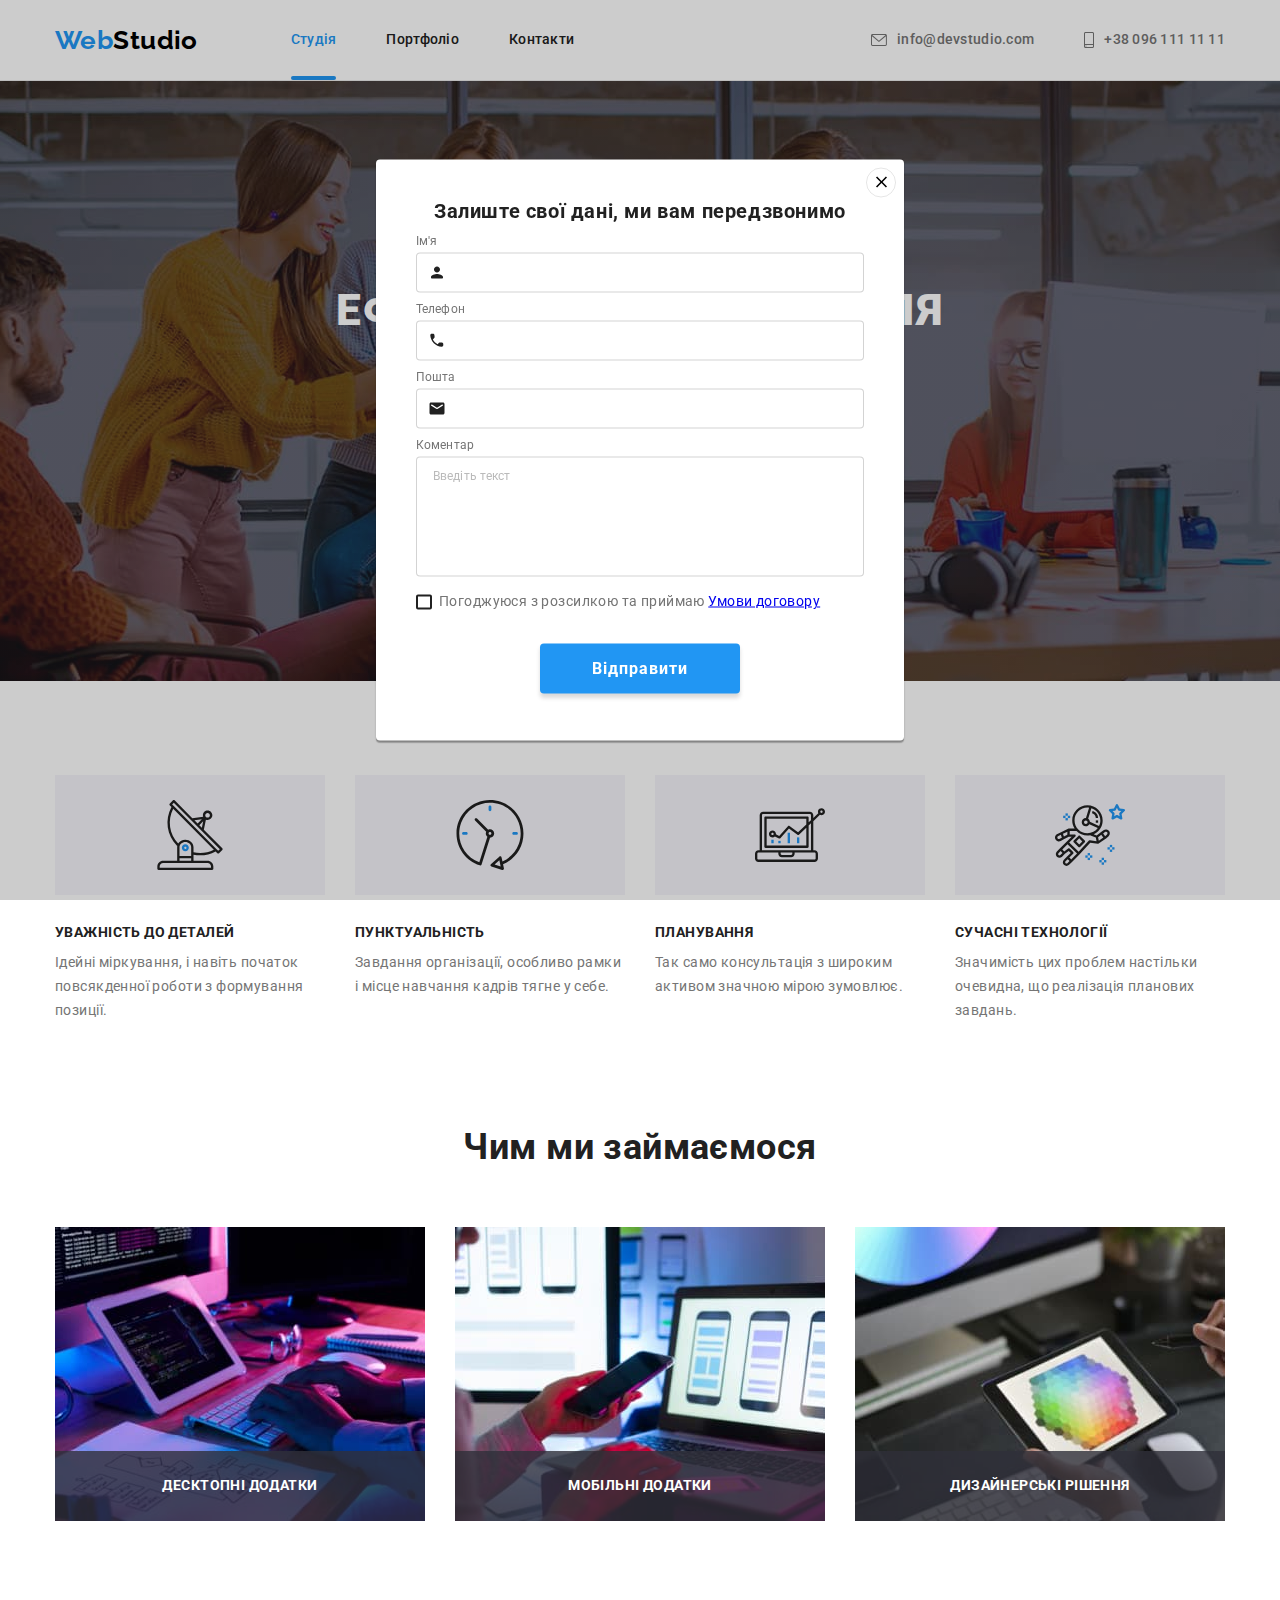
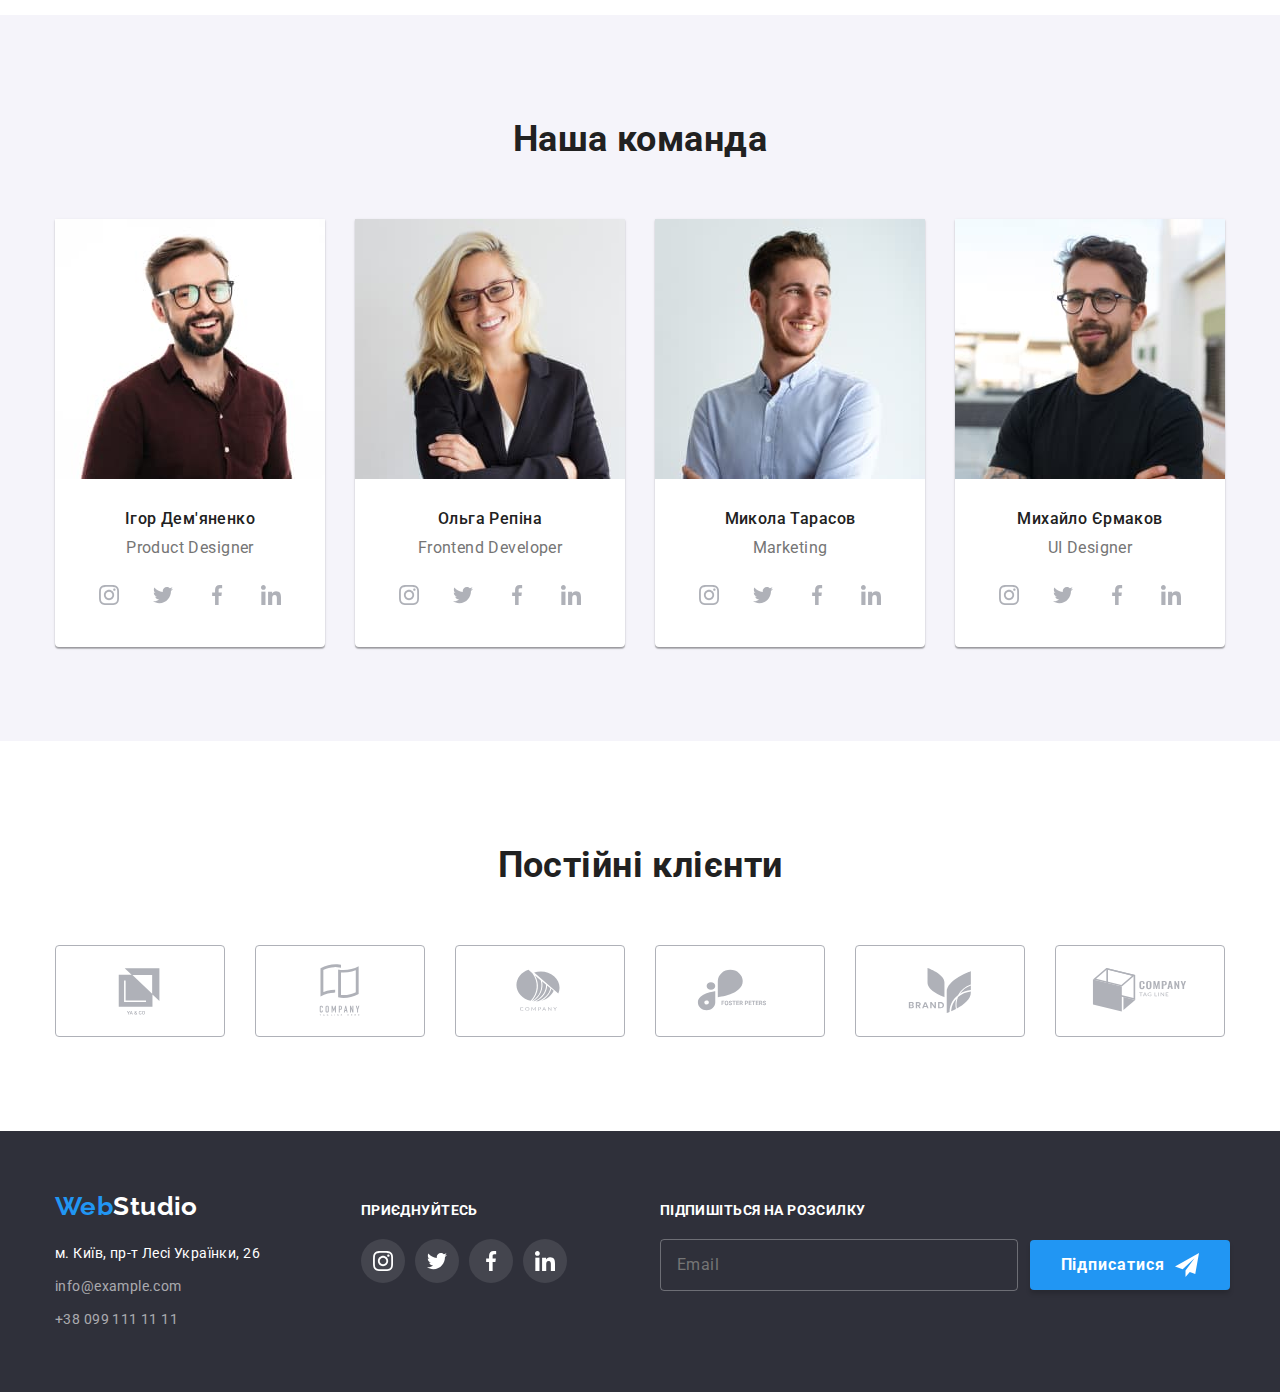
==== index.html @ 98f1f4be "Додає файли дз №6" ====
<!DOCTYPE html>
<html lang="uk">
<head>
    <meta charset="UTF-8">
    <meta http-equiv="X-UA-Compatible" content="IE=edge">
    <meta name="viewport" content="width=device-width, initial-scale=1.0">
    <title>Webstudio</title>
    <link rel="preconnect" href="https://fonts.googleapis.com">
    <link rel="preconnect" href="https://fonts.gstatic.com" crossorigin>
    <link href="https://fonts.googleapis.com/css2?family=Raleway:wght@700&family=Roboto:wght@400;500;700;900&display=swap"
        rel="stylesheet">
    <link rel="stylesheet" href="https://cdnjs.cloudflare.com/ajax/libs/modern-normalize/1.1.0/modern-normalize.min.css">    
    <link rel="stylesheet" href="./css/styles.css">

    
</head>
<body>
    <!--HEADER--> 
    <header class="page-header">
        <div class="container page-header-container">
         <nav class="page-nav">
             <a class="logo link" href="./index.html" lang="en">Web<span class="logo-part-header">Studio</span></a>
             <ul class="menu list">
                  <li class="menu-item">
                        <a class="menu-link link current" href="./index.html">Студія</a>
                 </li>
                 <li class="menu-item">
                     <a class="menu-link link" href="./portfolio.html">Портфоліо</a>
                 </li>
                 <li class="menu-item">
                     <a class="menu-link link" href="">Контакти</a>
                 </li>
             </ul>
         </nav>
         <ul class="contact-list list">
               <li class="contact-list-item">
                 <a class="contact-link link" href="mailto:info@devstudio.com">
                    <svg class="contact-link-icon" width="16" height="12">
                        <use href="./images/sprite.svg#icon-envelope"></use>
                    </svg>
                    info@devstudio.com</a>
             </li>
             <li class="contact-list-item">
                 <a class="contact-link link" href="tel:+380961111111">
                    <svg class="contact-link-icon" width="10" height="16">
                        <use href="./images/sprite.svg#icon-smartphone"></use>
                    </svg>
                    +38 096 111 11 11</a>
                </li>
         </ul>
        </div>
    </header>
    
    <!--UNIQUE PAGE CONTENT-->
    <main>
        <!-- HERO -->
        <section class="hero">
            <div class="container">
            <h1 class="main-title">
                Ефективні рішення для вашого бізнесу  
            </h1>
            <button type="button" class="modal-btn" data-modal-open>Замовити послугу</button>
            </div>
        </section>

        <!-- COMPANY QUALITIES -->
        <section class="company-qualities section">
            <div class="container">
            <h2 class="visually-hidden">Основні якості нашої компанії</h2> 
            <ul class="company-qualities-list list">
                <li class="company-qualities-list-item icon-antenna">
                   <h3 class="section-subtitle company-qualities-subtitle">
                       Уважність до деталей 
                   </h3>
                   <p class="section-description">
                    Ідейні міркування, і навіть початок повсякденної роботи з формування позиції.
                   </p>
                </li>
                <li class="company-qualities-list-item icon-clock">
                   <h3 class="section-subtitle company-qualities-subtitle">
                       Пунктуальність
                   </h3> 
                    <p class="section-description">
                     Завдання організації, особливо рамки і місце навчання кадрів тягне у себе.
                    </p>
                </li>
                <li class="company-qualities-list-item icon-diagram"> 
                   <h3 class="section-subtitle company-qualities-subtitle">
                       Планування
                   </h3> 
                    <p class="section-description">
                     Так само консультація з широким активом значною мірою зумовлює.
                   </p>   
                </li>
                <li class="company-qualities-list-item icon-astronaut">
                   <h3 class="section-subtitle company-qualities-subtitle">
                       Сучасні технології
                   </h3> 
                    <p class="section-description">
                    Значимість цих проблем настільки очевидна, що реалізація планових завдань.
                    </p>
                </li>
            </ul>
            </div>
        </section>

        <!-- COMPANY ACTIVITY -->
        <section class="company-activity section">   
            <div class="container">
            <h2 class="section-title">Чим ми займаємося</h2>
            <ul class="company-activity-list list">
                <li class="company-activity-list-item">
                    <div class="thumb">
                        <img src="./images/activity/activity1.jpg" alt="розробка архітектури ПЗ" width="370" height="294">
                        <p class="company-label">десктопні додатки</p>
                    </div>
                </li>
                <li class="company-activity-list-item">
                    <div class="thumb">
                        <img src="./images/activity/activity2.jpg" alt="дизайн мобільных додатків" width="370" height="294">
                        <p class="company-label">мобільні додатки</p>
                    </div>
                </li>
                <li class="company-activity-list-item">
                    <div class="thumb">
                        <img src="./images/activity/activity3.jpg" alt="нанесення кольорової гами" width="370" height="294">
                        <p class="company-label">дизайнерські рішення</p>
                    </div>
                </li>
            </ul> 
            </div>
        </section>

        <!-- EMPLOYEES -->
        <section class="employees section">
            <div class="container">
            <h2 class="section-title">Наша команда</h2>
            <ul class="employees-list list">
                <li class="employees-list-item">
                    <img class="employees-photo" src="./images/team/ihor-demyanenko.jpg" alt="Ігор Дем'яненко" width="270" height="260">
                    <div class="employees-list-item-wrapper">
                    <h3 class="section-subtitle employee-subtitle">
                        Ігор Дем'яненко
                    </h3>
                    <p class="section-description employee-description" lang="en">
                        Product Designer
                    </p>
                    <ul class="social-list list">
                        <li class="social-list-item">
                            <a class="social-list-link" href="">
                                <svg class="social-link-icon" width="20" height=20>
                                    <use href="./images/sprite.svg#icon-instagram"></use>
                                </svg>
                            </a>
                        </li>
                        <li class="social-list-item">
                            <a class="social-list-link" href="">
                                <svg class="social-link-icon" width="20" height=20>
                                    <use href="./images/sprite.svg#icon-twitter"></use>
                                </svg>
                            </a>
                        </li>
                        <li class="social-list-item">
                            <a class="social-list-link" href="">
                                <svg class="social-link-icon" width="20" height=20>
                                    <use href="./images/sprite.svg#icon-facebook"></use>
                                </svg>
                            </a>
                        </li>
                        <li class="social-list-item">
                            <a class="social-list-link" href="">
                                <svg class="social-link-icon" width="20" height=20>
                                    <use href="./images/sprite.svg#icon-linkedin"></use>
                                </svg>
                            </a>
                        </li>
                    </ul>
                    </div>
                </li>
                <li class="employees-list-item">
                    <img class="employees-photo" src="./images/team/olha-repina.jpg" alt="Ольга Репіна" width="270" height="260">
                    <div class="employees-list-item-wrapper">
                    <h3 class="section-subtitle employee-subtitle">
                        Ольга Репіна
                    </h3>
                    <p class="section-description employee-description" lang="en">
                        Frontend Developer
                    </p>
                    <ul class="social-list list">
                        <li class="social-list-item">
                            <a class="social-list-link" href="">
                                <svg class="social-link-icon" width="20" height=20>
                                    <use href="./images/sprite.svg#icon-instagram"></use>
                                </svg>
                            </a>
                        </li>
                        <li class="social-list-item">
                            <a class="social-list-link" href="">
                                <svg class="social-link-icon" width="20" height=20>
                                    <use href="./images/sprite.svg#icon-twitter"></use>
                                </svg>
                            </a>
                        </li>
                        <li class="social-list-item">
                            <a class="social-list-link" href="">
                                <svg class="social-link-icon" width="20" height=20>
                                    <use href="./images/sprite.svg#icon-facebook"></use>
                                </svg>
                            </a>
                        </li>
                        <li class="social-list-item">
                            <a class="social-list-link" href="">
                                <svg class="social-link-icon" width="20" height=20>
                                    <use href="./images/sprite.svg#icon-linkedin"></use>
                                </svg>
                            </a>
                        </li>
                    </ul>
                    </div>
                </li>
                <li class="employees-list-item">
                    <img class="employees-photo" src="./images/team/nikolay-tarasov.jpg" alt="Микола Тарасов" width="270" height="260">
                    <div class="employees-list-item-wrapper">
                    <h3 class="section-subtitle employee-subtitle">
                        Микола Тарасов
                    </h3>
                    <p class="section-description employee-description" lang="en">
                        Marketing
                    </p>
                    <ul class="social-list list">
                        <li class="social-list-item">
                            <a class="social-list-link" href="">
                                <svg class="social-link-icon" width="20" height=20>
                                    <use href="./images/sprite.svg#icon-instagram"></use>
                                </svg>
                            </a>
                        </li>
                        <li class="social-list-item">
                            <a class="social-list-link" href="">
                                <svg class="social-link-icon" width="20" height=20>
                                    <use href="./images/sprite.svg#icon-twitter"></use>
                                </svg>
                            </a>
                        </li>
                        <li class="social-list-item">
                            <a class="social-list-link" href="">
                                <svg class="social-link-icon" width="20" height=20>
                                    <use href="./images/sprite.svg#icon-facebook"></use>
                                </svg>
                            </a>
                        </li>
                        <li class="social-list-item">
                            <a class="social-list-link" href="">
                                <svg class="social-link-icon" width="20" height=20>
                                    <use href="./images/sprite.svg#icon-linkedin"></use>
                                </svg>
                            </a>
                        </li>
                    </ul>
                    </div>
                </li>
                <li class="employees-list-item">
                    <img class="employees-photo" src="./images/team/myhail-yermakov.jpg" alt="Михайло Єрмаков" width="270" height="260">
                    <div class="employees-list-item-wrapper">
                    <h3 class="section-subtitle employee-subtitle">
                        Михайло Єрмаков
                    </h3>
                    <p class="section-description employee-description" lang="en">
                        UI Designer
                    </p>
                    <ul class="social-list list">
                        <li class="social-list-item">
                            <a class="social-list-link" href="">
                                <svg class="social-link-icon" width="20" height=20>
                                    <use href="./images/sprite.svg#icon-instagram"></use>
                                </svg>
                            </a>
                        </li>
                        <li class="social-list-item">
                            <a class="social-list-link" href="">
                                <svg class="social-link-icon" width="20" height=20>
                                    <use href="./images/sprite.svg#icon-twitter"></use>
                                </svg>
                            </a>
                        </li>
                        <li class="social-list-item">
                            <a class="social-list-link" href="">
                                <svg class="social-link-icon" width="20" height=20>
                                    <use href="./images/sprite.svg#icon-facebook"></use>
                                </svg>
                            </a>
                        </li>
                        <li class="social-list-item">
                            <a class="social-list-link" href="">
                                <svg class="social-link-icon" width="20" height=20>
                                    <use href="./images/sprite.svg#icon-linkedin"></use>
                                </svg>
                            </a>
                        </li>
                    </ul>
                    </div>
                </li>
            </ul>
            </div>
        </section>  
        
        <section class="regular-customers section">
            <div class="container">
            <h2 class="section-title">
                Постійні клієнти
            </h2>
            <ul class="regular-customers-list list">
                <li class="regular-customers-list-item">
                    <a class="regular-customers-list-link" href="">
                        <svg class="regular-customers-link-icon" width="106" height="60">
                            <use href="./images/sprite.svg#icon-logo1"></use>
                        </svg>
                    </a>
                </li>
                <li class="regular-customers-list-item">
                    <a class="regular-customers-list-link" href="">
                        <svg class="regular-customers-link-icon" width="106" height="60">
                            <use href="./images/sprite.svg#icon-logo2""></use>
                        </svg>
                    </a>
                </li>
                <li class="regular-customers-list-item">
                    <a class="regular-customers-list-link" href="">
                        <svg class="regular-customers-link-icon" width="106" height="60">
                            <use href="./images/sprite.svg#icon-logo3"></use>
                        </svg>
                    </a>
                </li>
                <li class="regular-customers-list-item">
                    <a class="regular-customers-list-link" href="">
                        <svg class="regular-customers-link-icon" width="106" height="60">
                            <use href="./images/sprite.svg#icon-logo4"></use>
                        </svg>
                    </a>
                </li>
                <li class="regular-customers-list-item">
                    <a class="regular-customers-list-link" href="">
                        <svg class="regular-customers-link-icon" width="106" height="60">
                            <use href="./images/sprite.svg#icon-logo5"></use>
                        </svg>
                    </a>
                </li>
                <li class="regular-customers-list-item">
                    <a class="regular-customers-list-link" href="">
                        <svg class="regular-customers-link-icon" width="106" height="60">
                            <use href="./images/sprite.svg#icon-logo6"></use>
                        </svg>
                    </a>
                </li>
            </ul>
            </div>
        </section>
    </main>

    <!--FOOTER-->
    <footer class="page-footer">
        <div class="container">           
                <div class="contact-container">
                    <a class="logo link logo-footer" href="./index.html" lang="en">Web<span class="logo-part-footer">Studio</span></a>
                    <address class="contact-footer-list">
                        <ul class="address-list list">
                            <li class="address-list-item">
                                <a class="address-link map link" href="https://goo.gl/maps/JqsKjMhWEJc1FXKQ9" target="_blank"
                                rel="noopener noreferrer">м. Київ, пр-т Лесі Українки, 26</a>
                            </li>
                            <li class="address-list-item">
                             <a class="address-link link" href="mailto:info@example.com">info@example.com</a>
                            </li>
                         <li class="address-list-item">
                             <a class="address-link link" href="tel:+380991111111">+38 099 111 11 11</a>
                         </li>
                        </ul>
                    </address>
                </div>
                <div class="social-media-container">
                  <p class="section-subtitle social-media-subtitle"> 
                    приєднуйтесь
                  </p> 
                  <ul class="social-media-list list">
                    <li class="social-media-list-item">
                        <a class="social-media-link" href="">
                            <svg class="social-media-link-icon" width="20" height="20">
                                <use href="./images/sprite.svg#icon-instagram" ></use>
                            </svg>
                        </a>
                    </li>
                    <li class="social-media-list-item">
                        <a class="social-media-link" href="">
                            <svg class="social-media-link-icon" width="20" height="20">
                                <use href="./images/sprite.svg#icon-twitter"></use>
                            </svg>
                        </a>
                    </li>
                    <li class="social-media-list-item">
                        <a class="social-media-link" href="">
                            <svg class="social-media-link-icon" width="20" height="20">
                                <use href="./images/sprite.svg#icon-facebook"></use>
                            </svg>
                        </a>
                    </li>
                    <li class="social-media-list-item"> 
                        <a class="social-media-link" href="">
                            <svg class="social-media-link-icon" width="20" height="20">
                                <use href="./images/sprite.svg#icon-linkedin"></use>
                            </svg>
                        </a>
                    </li>
                  </ul> 
                </div>
                <div class="subscription-container">
                    <p class="social-media-subtitle">підпишіться на розсилку</p>
                    <form class="subscription-form" name="subscription_form" autocomplete="on" novalidate>
                        <label class="subscription-form-field">
                            <input class="subscription-form-input" type="email" name="email" placeholder="Email">
                        </label>
                        <button class="subscription-btn" type="submit">
                            Підписатися
                        </button>
                    </form>
                </div>
        </div>
    </footer>

    <div class="backdrop" data-modal>
        <div class="modal">
            <button type="button" class="modal-close-btn" data-modal-close>
                <svg class="modal-close-btn-icon" width="18" height="18">
                    <use href="./images/sprite.svg#icon-close-modal"></use>
                </svg>
            </button>
            <div>
                <p class="form-title">Залиште свої дані, ми вам передзвонимо</p>
                <form class="contact-form">
                    <label class="contact-form-field">
                        <span class="contact-form-input-desc">Ім'я</span>
                        <span class="contact-form-wrapper">
                        <input 
                        type="text" 
                        class="contact-form-input" 
                        name="user-name"
                        pattern="[a-zA-Zа-яА-Я]+"
                        minlength="2">
                        <svg class="contact-form-input-icon" width="18" height="18">
                            <use href="./images/icons.svg#icon-person-black"></use>
                        </svg>
                        </span>
                    </label>
                    <label class="contact-form-field">
                    <span class="contact-form-input-desc">Телефон</span>
                    <span class="contact-form-wrapper">
                        <input 
                        type="tel" 
                        class="contact-form-input" 
                        name="user-phone"
                        pattern="[0-9]{3}-[0-9]{3}-[0-9]{2}-[0-9]{2}"
                        title="xxx-xxx-xx-xx">
                        <svg class="contact-form-input-icon" width="18" height="18">
                            <use href="./images/icons.svg#icon-phone-black"></use>
                        </svg>
                        </span>
                    </label>
                    <label class="contact-form-field">
                    <span class="contact-form-input-desc">Пошта</span>
                    <span class="contact-form-wrapper">
                        <input 
                        type="email" 
                        class="contact-form-input" 
                        name="user-email">
                        <svg class="contact-form-input-icon" width="18" height="18">
                            <use href="./images/icons.svg#icon-email-black"></use>
                        </svg>
                        </span>
                    </label>
                    <label class="contact-form-field">
                        <span class="contact-form-input-desc">Коментар</span>
                        <textarea 
                        name="user-comment" 
                        class="contact-form-message" 
                        placeholder="Введіть текст" 
                        ></textarea>
                    </label>

                    <input id="user-policy" type="checkbox" name="user_policy" class="contact-form-checkbox visually-hidden">      
                    <label for="user-policy" class="contact-form-checkbox-desc"
                       >Погоджуюся з розсилкою та приймаю&nbsp;<a class="user-policy-link" href="#">Умови договору</a>
                    </label>
                    
                    <button type="submit" class="contact-form-btn">
                    Відправити
                    </button>
                </form>
     </div>

    <script src="./js/modal.js"></script>
</body>
</html>
---- css/styles.css ----
/*========== INDEX.HTML ========== */
:root {
    --accent-color: #2196F3;
    --primary-font: 'Roboto',sans-serif;
    --secondary-font: 'Raleway',sans-serif;
    --primary-text-color: #212121;
    --secondary-text-color: #757575;
    --third-text-color: #fff;
    --logo-header-text-color: #000000;
    --logo-footer-text-color: #ffffff;
    --page-dominated-background-color: #ffffff;
    --page-background-color: #2F303A;
    --page-background-color2: #F5F4FA;
    --hero-background-color:#C4C4C4;
    --studio-button-text-color: #ffffff;
    --studio-button-background-color: #2196F3;
    --studio-state-button-background-color: #188CE8;
    --portfolio-button-text-color: #212121;
    --portfolio-button-background-color: #F5F4FA;
    --portfolio-state-button-background-color: #188CE8;
    --portfolio-state-button-text-color: #ffffff;
    --main-title-text-color: #ffffff;
    --map-text-color: #ffffff;
    --icon-link-color: #AFB1B8;
    --current-portfolio-button-background-color: #2196F3;
    --current-portfolio-button-text-color: #ffffff;
    --address-link-text-color: rgba(255, 255, 255, 0.6);
    --modal-close-btn-color:#000000;
    --transition-dur-and-func: 250ms cubic-bezier(0.4, 0, 0.2, 1);
}

body {
    font-family: var(--primary-font);
    color: var(--primary-text-color);
    background-color: var(--page-dominated-background-color);
    font-size: 14px;
    letter-spacing: 0.03em;
}

h1,
h2,
h3,
h4,
h5,
h6,
p {
    margin: 0;
}

img {
    display: block;
    max-width: 100%;
    height: auto;
}

address {
    font-style: normal;
}

button {
    display: block;
    margin: 0 auto;
    cursor: pointer;
    border: none;
    border-radius: 4px;
}
.section {
    padding-top: 94px;
    padding-bottom: 94px;
}

.container {
    width: 1200px;
    padding: 0 15px;
    margin: 0 auto;
}
.list {
    list-style: none;
    margin: 0;
    padding-left: 0;
}

.link {
    text-decoration: none;

}

/*========== COMPONENTS ========== */
.logo {
    margin-right: 93px;
    font-family: var(--secondary-font);
    font-weight: 700;
    font-size: 26px;
    line-height: 1.19; 
    color: var(--accent-color);

}

.section-title {
    margin-bottom: 50px;

    font-weight: 700;
    font-size: 36px;
    line-height: 1.67;
    color: var(--primary-text-color);
    text-align: center;
}

.section-subtitle {
    margin-bottom: 10px;

    font-size: 14px;
    font-weight: 500;
    line-height: 1.19;  
    color: var(--primary-text-color);
}


.section-description {
    line-height: 1.71;
    color: var(--secondary-text-color);
}

.employee-description {
    font-size: 16px;
    line-height: 1.19;
    margin-bottom: 16px;
}
.visually-hidden {
    position: absolute;
    width: 1px;
    height: 1px;
    margin: -1px;
    border: 0;
    padding: 0;

    white-space: nowrap;
    clip-path: inset(100%);
    clip: rect(0 0 0 0);
    overflow: hidden;
}

.subscription-container {
    margin-left: 93px;
}

.subscription-form {
    display: flex;
    align-items: center;
    gap: 12px;
}

.subscription-btn {
    display: flex;
    align-items: center;
    justify-content: center;
    padding-top: 10px;
    padding-bottom: 10px;
    min-width: 200px;

    font-size: 16px;
    font-weight: 700;
    line-height: 1.87;
    letter-spacing: 0.06em;
    background-color: var(--accent-color);
    color: var(--third-text-color);
    box-shadow: 0px 4px 4px rgba(0, 0, 0, 0.15);
    transition: background-color  var(--transition-dur-and-func);
}

.subscription-btn::after {
    content:"";
    display: block;
    margin-left: 10px;
    width: 24px;
    height: 24px;
    background-image:url("../images/icon-send.svg")
}

.subscription-btn:hover,
.subscription-btn:focus {
    background-color:var(--studio-state-button-background-color);
}

.subscription-form-input {
    padding-top: 15px;
    padding-bottom: 15px;
    padding-left: 16px;
    min-width: 358px;

    font-size: 16px;
    line-height: 1.25;
    letter-spacing: 0.03em;
    color: rgba(255, 255, 255, 0.6);
    background-color:transparent;
    border: 1px solid rgba(255, 255, 255, 0.3);
    border-radius: 4px;
}

/*========== /COMPONENTS ========== */

/*========== HEADER ========== */
.page-header {
    border-bottom: 1px solid #ECECEC;
}

.page-header-container {
    display: flex;
    align-items: center;
}
.page-nav {
    display: flex;
    align-items:center;
}
.menu {
    display:flex;
    align-items: center;
}
.contact-list {
    display: flex;
    margin-left: auto;
}
.menu-item:not(:last-child) {
    margin-right: 50px;
}

.logo-part-header{
    color: var(--logo-header-text-color); 
}  
.menu-link {
    font-weight: 500;
    line-height: 1.14;
    letter-spacing: 0.02em;
    color: var(--primary-text-color);
    transition: color var(--transition-dur-and-func);
}

.menu-link:hover,
.menu-link:focus {
    color: var(--accent-color);
}

.menu .link {
    display: block;
    padding-top: 32px;
    padding-bottom: 32px;
}
.menu .link.current {
    color: var(--accent-color);
}

.current {
    position: relative;
}

.current::after {
    content:"";

    position: absolute;
    left: 0;
    bottom:0;
    display: block;
    width: 100%;
    height: 4px;

    background-color: var(--accent-color);
    border-radius: 2px;
}


.contact-list-item:not(:last-child) {
    margin-right: 50px;
}
.contact-link  {   
    display: flex;
    align-items:center;  
    padding-top: 32px;
    padding-bottom: 32px;

    font-weight: 500;
    line-height: 1.14;
    letter-spacing: 0.02em;
    transition: color var(--transition-dur-and-func);

    color: var(--secondary-text-color);
}
.contact-link:hover,
.contact-link:focus {
    color: var(--accent-color);
}

.contact-link-icon {
    margin-right: 10px;
    fill: currentColor;
}

/*========== /HEADER ========== */

/*========== HERO ========== */

.modal-btn {
    min-width: 200px;
    padding: 10px 32px;

    font-weight: 700;
    font-size: 16px;
    line-height: 1.87;
    letter-spacing: 0.06em;
    color: var(--studio-button-text-color);
    background-color: var(--studio-button-background-color);
    box-shadow: 0px 4px 4px rgba(0, 0, 0, 0.15);
    transition: background-color var(--transition-dur-and-func);
}

.modal-btn:hover,
.modal-btn:focus {
    background-color: var(--studio-state-button-background-color);
}

.hero {
    max-width: 1600px;
    height: 600px;
    padding-top: 200px;
    padding-bottom: 200px;
    margin-right: auto;
    margin-left: auto;

    background-color: var(--hero-background-color);
    background-image: linear-gradient(
        rgba(47, 48, 58, 0.4),
        rgba(47, 48, 58, 0.4)),
     url("../images/hero/hero.jpg");
    background-repeat: no-repeat;
    background-size: cover; 
    background-position:  center; 
    text-align: center;
}
.main-title {
    max-width: 696px;
    margin-left: auto;
    margin-right: auto;
    margin-bottom: 30px;

    font-weight: 900;
    font-size: 44px;
    line-height: 1.36;
    letter-spacing: 0.06em;
    text-transform: uppercase;
    color: var(--main-title-text-color);
    
}
/*========== /HERO ========== */

/*========== COMPANY QUALITIES ========== */
.company-qualities-list {
    display: flex;
    flex-wrap: wrap;
    gap: 30px;
}

.company-qualities-list-item {
    flex-basis: calc((100% - 90px) / 4);
}

.company-qualities-list-item::before {
    content: "";
    display: block;
    margin-bottom: 30px;
    height: 120px;

    background-color: #F5F4FA;
    background-repeat: no-repeat;
    background-position: center;
}

.icon-antenna::before {
    background-image: url('../images/company-qualities/antenna.svg');
}

.icon-clock::before {
    background-image: url('../images/company-qualities/clock.svg')
}

.icon-diagram::before {
    background-image: url('../images/company-qualities/diagram.svg');
}

.icon-astronaut::before {
    background-image: url('../images/company-qualities/astronaut.svg');
}

.company-qualities-subtitle {
    font-weight: 700;
    line-height: 1.14;
    text-transform: uppercase;
}


/*========== /COMPANY QUALITIES ========== */

/*========== COMPANY ACTIVITY ========== */
.company-activity {
    padding-top: 0;
}
.company-activity-list {
    display: flex;
    flex-wrap: wrap;
    gap: 30px;
}

.company-activity-list-item {
    flex-basis: calc((100% - 60px) / 3);
}

.thumb {
    position: relative;
}


.company-label {
    position: absolute;
    bottom: 0;

    display: flex;
    justify-content: center;
    align-items: center;
    width: 100%;
   height: 70px;
    
    font-weight: 700;
    line-height: 1.14;
    text-transform: uppercase;
    background-color: rgba(47, 48, 58, 0.8);
    color: var(--third-text-color);
}

/*========== /COMPANY ACTIVITY ========== */

/*========== EMPLOYEES ========== */
.employees-list {
    display: flex;
    flex-wrap: wrap;
    gap: 30px;
}

.employees-list-item {
    flex-basis: calc((100% - 90px) / 4);

    background-color: var(--page-dominated-background-color);
    box-shadow: 0px 1px 3px rgba(0, 0, 0, 0.12), 0px 1px 1px rgba(0, 0, 0, 0.14), 0px 2px 1px rgba(0, 0, 0, 0.2);
    border-radius: 0px 0px 4px 4px;
    text-align: center;
}
.employees {
    background-color:var(--page-background-color2);
}

.employee-subtitle {
    font-size: 16px;
}
.employees-list-item-wrapper {
    padding-top: 30px;
    padding-bottom: 30px;
}
.social-list {
    display: flex;
    justify-content: center;
    gap: 10px;
}

.social-list-item {
    width: 44px;
    height: 44px;
}
.social-list-link {
    display:flex;
    justify-content: center;
    align-items:center;
    width: 100%;
    height: 100%;
    border-radius: 50%;

    color: var(--icon-link-color);
    transition: background-color var(--transition-dur-and-func), color var(--transition-dur-and-func);
}

.social-list-link:hover,
.social-list-link:focus {
    background-color: var(--accent-color);
    color: var(--page-dominated-background-color);
}
.social-link-icon {
    fill: currentColor;
}


/*========== /EMPLOYEES ========== */

/*========== REGULAR_CUSTOMERS ========== */
.regular-customers-list {
    display: flex;
    justify-content: space-between;
    gap: 30px;
}

.regular-customers-list-item {
    width: 170px;
    height: 92px;
}
.regular-customers-list-link {
    display: flex;
    justify-content: center;
    align-items: center;
    width: 100%;
    height: 100%;
    border: 1px solid #AFB1B8;
    border-radius: 4px;
    transition: color var(--transition-dur-and-func), border var(--transition-dur-and-func); 

    color: var(--icon-link-color);
}

.regular-customers-list-link:hover,
.regular-customers-list-link:focus {
    border: 1px solid var(--accent-color);
    color: var(--accent-color);
}

.regular-customers-link-icon {
    fill: currentColor;
}

/*========== /REGULAR_CUSTOMERS ========== */

/*========== FOOTER ========== */
.page-footer {
    padding-top: 60px;
    padding-bottom: 60px;
    background-color:var(--page-background-color);
}
.address-link {
    font-weight: 400;
    line-height: 1.71;
    color: var(--address-link-text-color);
    transition: color var(--transition-dur-and-func);
}

.address-link:hover,
.address-link:focus {
    color: var(--accent-color);
}
.map {
    color: var(--map-text-color);
}

.logo-part-footer {
    color: var(--logo-footer-text-color);
}
.logo-footer {
    display: block;
    margin-bottom: 20px;  
}
 .address-list-item:not(:last-child) {
    margin-bottom: 9px;
}

.social-media-subtitle {
    margin-bottom: 20px;

    font-weight: 700;
    font-style: 14px;
    line-height: 1.14;
    text-transform: uppercase;
    color: var(--logo-footer-text-color)
}

.page-footer .container {
    display: flex;
    align-items: baseline;
}

.social-media-container {
    margin-left: 70px;
}
.social-media-list {
    display: flex;
    gap: 10px;
}
.social-media-link {
    display: flex;
    justify-content: center;
    align-items:center;
    width: 44px;
    height: 44px;
    background-color:rgba(255, 255, 255, 0.1);
    border-radius: 50%;
    transition: background-color var(--transition-dur-and-func);

    color: var(--third-text-color);
}

.social-media-link:hover,
.social-media-link:focus {
    background-color: var(--accent-color);
}

.social-media-link-icon {
    fill: currentColor;
}

/*========== /FOOTER ========== */
/*========== /INDEX.HTML ========== */

/*========== PORTFOLIO.HTML ========== */
/*========== COMPANY-PRODUCTS ========== */

.company-products-list{
    display: flex;
    justify-content: center;
    margin-bottom: 50px;

}

.classification-type:not(:first-child) {
    margin-left: 8px;
}
.choice-btn {
    padding: 6px 22px;

    font-family: var(--primary-font);
    font-weight: 500;
    font-size: 16px;
    line-height: 1.62; 
    color: var(--portfolio-button-text-color);
    background-color: var(--portfolio-button-background-color);
    letter-spacing: 0.03em;
    transition: color var(--transition-dur-and-func), background-color var(--transition-dur-and-func), box-shadow var(--transition-dur-and-func);
}

.choice-btn:hover,
.choice-btn:focus {
    color: var(--portfolio-state-button-text-color);
    background-color: var(--portfolio-state-button-background-color);
    box-shadow: 0px 3px 1px rgba(0, 0, 0, 0.1), 0px 1px 2px rgba(0, 0, 0, 0.08), 0px 2px 2px rgba(0, 0, 0, 0.12);

}

.current-button {
    background-color: var(--current-portfolio-button-background-color);
    color: var(--current-portfolio-button-text-color);

}

.portfolio-list-item-link {
    display: block;
    text-decoration: none;
    transition: box-shadow var(--transition-dur-and-func);
}

.portfolio-list-item-link:hover,
.portfolio-list-item-link:focus {
    box-shadow: 0px 1px 1px rgba(0, 0, 0, 0.12), 0px 4px 4px rgba(0, 0, 0, 0.06), 1px 4px 6px rgba(0, 0, 0, 0.16);
}

.portfolio-title {
    margin-bottom: 4px;

    font-size: 18px;
    line-height: 2;
    letter-spacing: 0.06em;
    text-align: start;
}

.portfolio-description {
    font-size: 16px;
    line-height: 1.87;
}

.portfolio-list {
    display: flex;
    flex-wrap: wrap;
    gap: 30px;
}

.portfolio-list-item {
    flex-basis: calc((100% - 60px) / 3);
}

.portfolio-list-item-wrapper {
    padding: 20px 24px;

    border: 1px solid #EEEEEE;
    border-top: none;
}



.portfolio-img-wrapper {
    position: relative;
    overflow: hidden;
}

.overlay {
    position: absolute;
    left:0;
    top:0;
    transform: translate(0, 100%);
    transition: transform var(--transition-dur-and-func);

    padding: 63px 24px;
    width: 100%;
    height: 100%;
    overflow: auto;
    

    font-weight: 400;
    font-size: 18px;
    line-height: 1.55;
    background-color: rgba(33, 150, 243, 0.9);
    color: var(--third-text-color);
}

.portfolio-list-item-link:hover .overlay,
.portfolio-list-item-link:focus .overlay {
    transform: translate(0, 0);
}
/*========== /COMPANY-PRODUCTS ========== */
/*========== /PORTFOLIO.HTML ========== */

/*========== /MODAL WINDOW ========== */
.backdrop {
    position: fixed;
    top: 0;
    left: 0;
    z-index: 100;

    opacity: 1;
    visibility: visible;
    width: 100%;
    height: 100%;
    background-color: rgba(0,0,0,0.2);
    transition: opacity var(--transition-dur-and-func),visibility var(--transition-dur-and-func);
}

.backdrop.is-hidden {
    opacity: 0;
    visibility: hidden;
    pointer-events: none;
} 

.modal {
    position: absolute;
    top: 50%;
    left: 50%;
    transform: translate(-50%, -50%);

    width: 528px;
    height: 581px;
    padding: 40px;

    background-color: var(--page-dominated-background-color);
    box-shadow: 0px 1px 3px rgba(0, 0, 0, 0.12), 0px 1px 1px rgba(0, 0, 0, 0.14), 0px 2px 1px rgba(0, 0, 0, 0.2);
    border-radius: 4px;
}

.modal-close-btn {
    position: absolute;
    top: 8px;
    right: 8px;

    padding: 0;
    display: flex;
    justify-content: center;
    align-items: center;
    width: 30px;
    height: 30px;

    border-radius: 50%;
    background-color:transparent;
    border: 1px solid rgba(0, 0, 0, 0.1);
    color: var(--modal-close-btn-color);
    transition: color var(--transition-dur-and-func), border-color var(--transition-dur-and-func);

}

.modal-close-btn:hover,
.modal-close-btn:focus {
    border-color: var(--accent-color);
    color:var(--accent-color);
}

.modal-close-btn-icon {
    fill: currentColor;
}


/*========== /MODAL WINDOW ========== */

/*========== MODAL FORM ========== */
.contact-form {
   display: flex;
   flex-direction: column;
}

.form-title {
    margin-bottom: 12px;

    font-size: 20px;
    line-height: 1.17;
    font-weight: 700;
    letter-spacing: 0.03em;
    text-align: center;
    color: var(--primary-text-color);
}

.contact-form-input {
    width: 100%;
    height: 40px;
    padding-left: 42px;
    border: 1px solid rgba(33, 33, 33, 0.2);
    border-radius: 4px; 
    font-size: 16px;
    transition: border-color var(--transition-dur-and-func);

}


.contact-form-input:focus {
    border-color: var(--accent-color);
    outline: none;
}

.contact-form-input-icon {
    position: absolute;
    top: 50%;
    left: 12px;
    transform: translateY(-50%);
    fill: var(--primary-text-color);
    transition: fill var(--transition-dur-and-func);
}

.contact-form-input:focus + .contact-form-input-icon {
    fill: var(--accent-color);
}
.contact-form-field {
    margin-bottom: 10px;
}

.contact-form-input-desc {
    display: block;
    margin-bottom: 4px;
    font-size: 12px;
    line-height: 1.16;
    letter-spacing: 0.01em;
    color: var(--secondary-text-color);
}

.contact-form-wrapper {
    display: block;
    position: relative;
}

.contact-form-btn {
    min-width: 200px;
    padding: 10px 52px;


    text-align: center;
    font-size: 16px;
    font-weight: 700;
    line-height: 1.87;
    letter-spacing: 0.06em;
    color: var(--studio-button-text-color);
    background-color: var(--studio-button-background-color);
    box-shadow: 0px 4px 4px rgba(0, 0, 0, 0.15);
    transition: background-color var(--transition-dur-and-func);
}

.contact-form-btn:hover,
.contact-form-btn:focus {
    background-color: var(--studio-state-button-background-color);
}

.contact-form-message {
    resize: none;
    width: 100%;
    height: 120px;
    padding: 12px 16px;
    font-size: 12px;
    font-weight: 400;
    line-height: 1.16;
    letter-spacing: 0.01em;
    color: var(--primary-text-color);

    border: 1px solid rgba(33, 33, 33, 0.2);
    border-radius: 4px;

    transition: border-color var(--transition-dur-and-func);
}

.contact-form-message::placeholder {
    font-size: 12px;
    font-weight: 400;
    line-height: 1.16;
    letter-spacing: 0.01em;
    color: rgba(117, 117, 117, 0.5);
}

.contact-form-message:focus {
    outline: none;
    border-color: var(--accent-color);
}
.contact-form-checkbox {
    width: 16px;
    height: 15px;
    padding: 0;
}

.contact-form-checkbox-desc {
    display: flex;
    align-items: center;
    margin-bottom: 30px;
    color: var(--secondary-text-color);
    line-height: 1.71;

}

.contact-form-checkbox-desc::before {
    content:"";
    display: block;
    margin-right: 7px;
    width: 16px;
    height: 15px;
    cursor: pointer;
    border: 2px solid var(--primary-text-color);
    border-radius: 2px;

}

.contact-form-checkbox:checked + .contact-form-checkbox-desc::before {
    background-color: var(--accent-color);
    background-image: url("../images/icon-check.svg");
    background-size: 11px 8px;
    background-position: 50% 50%;
    background-repeat:no-repeat;
    border: none;
} 

.contact-form-checkbox:focus + .contact-form-checkbox-desc::before {
    border: none;
    outline: 1px solid var(--accent-color);
}

/*========== /MODAL FORM ========== */
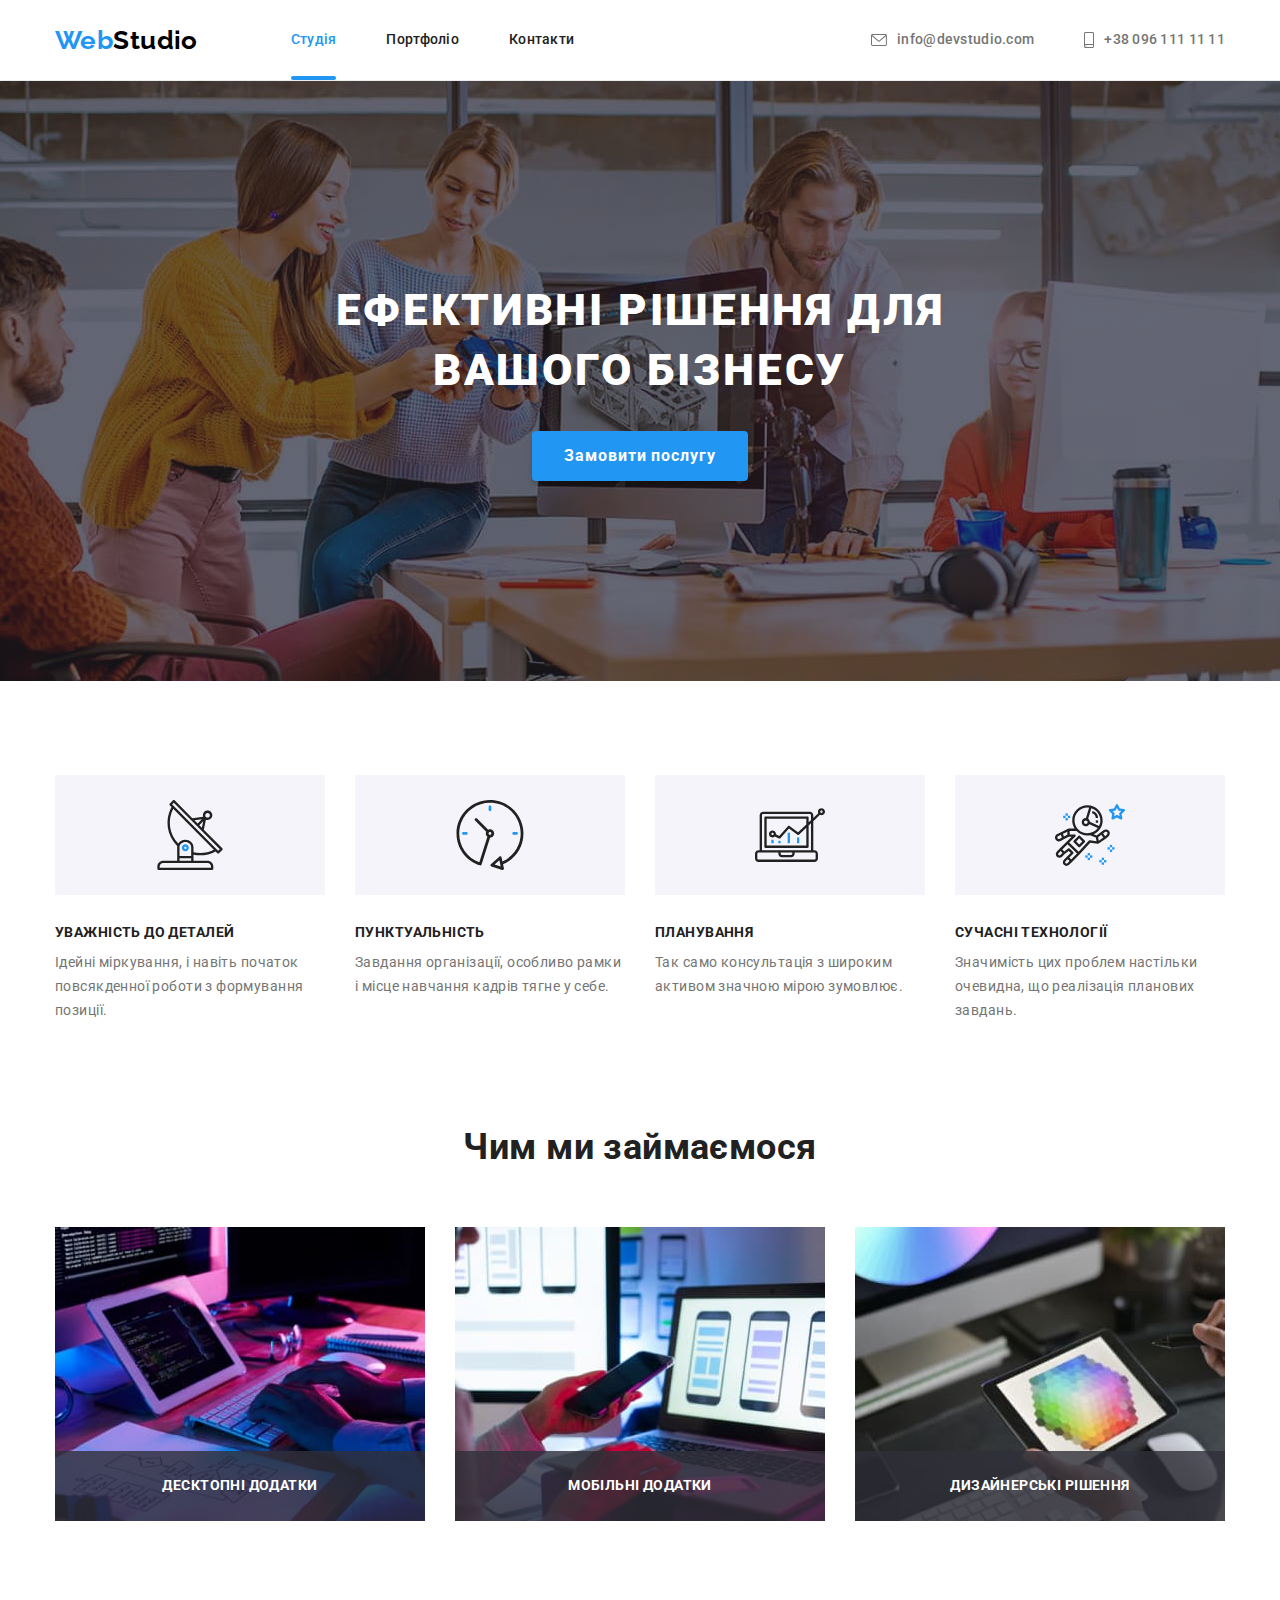
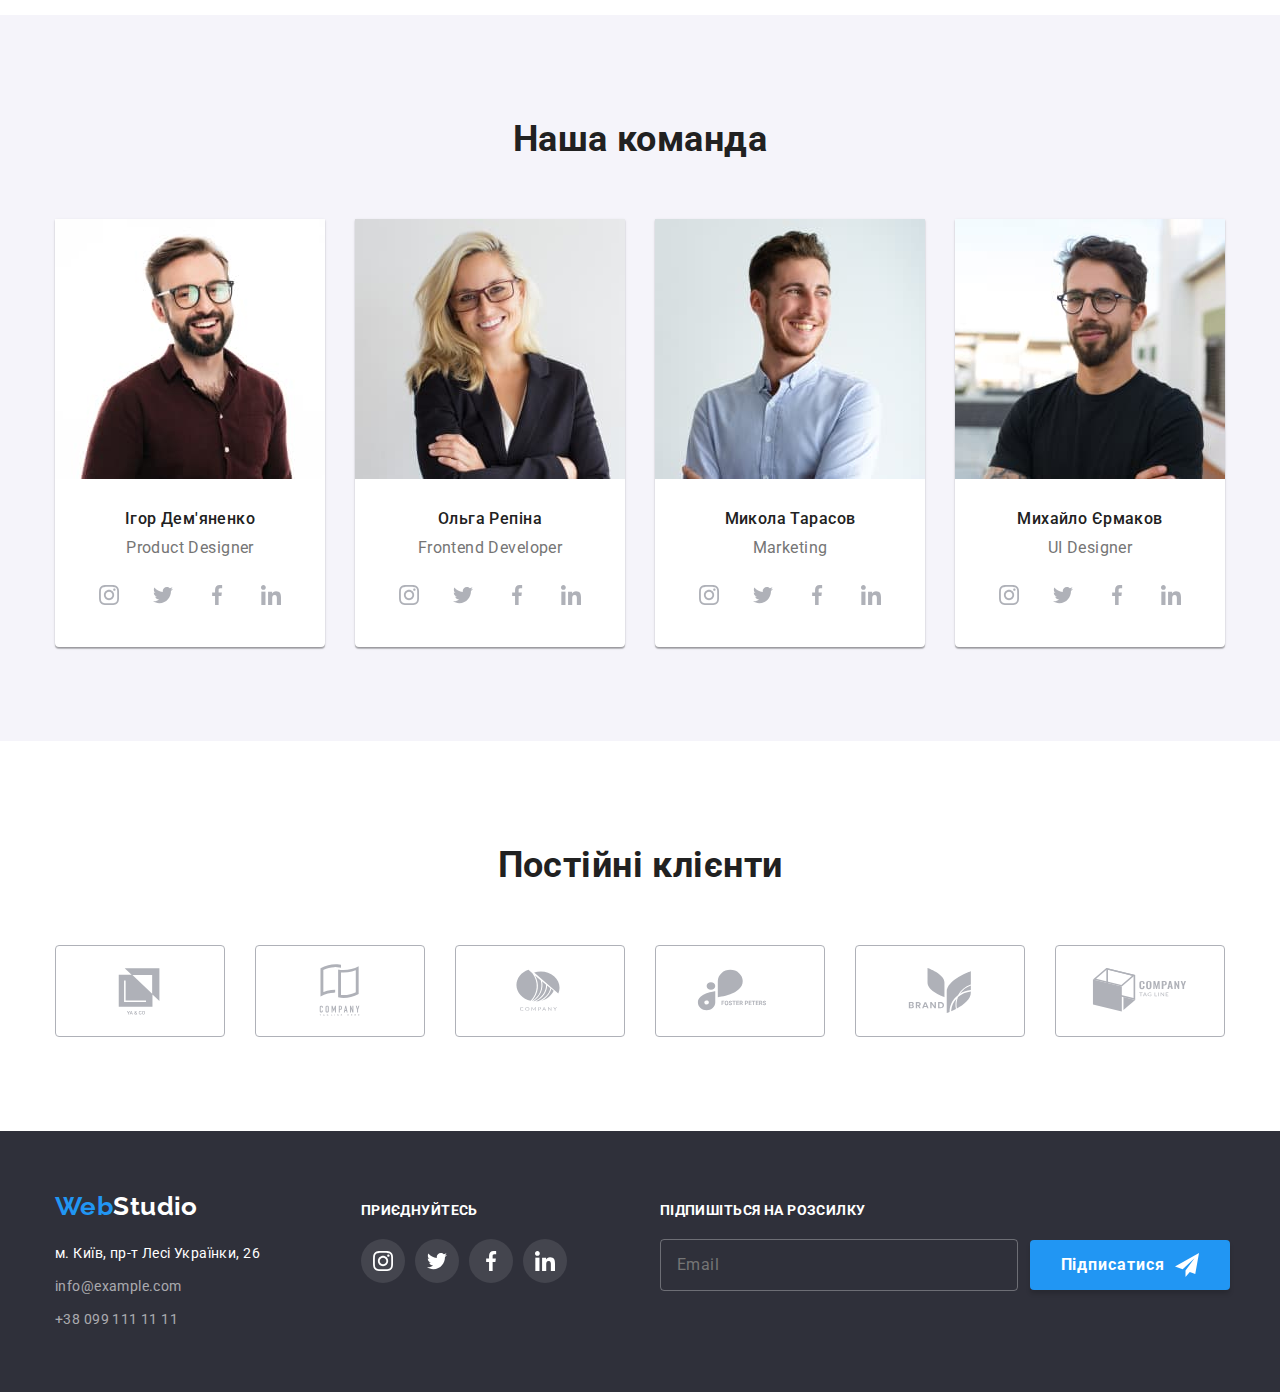
==== commit cefd4bb6: "додає клас is-hidden до index.html" ====
--- a/index.html
+++ b/index.html
@@ -426,7 +426,7 @@
         </div>
     </footer>
 
-    <div class="backdrop" data-modal>
+    <div class="backdrop is-hidden" data-modal>
         <div class="modal">
             <button type="button" class="modal-close-btn" data-modal-close>
                 <svg class="modal-close-btn-icon" width="18" height="18">
